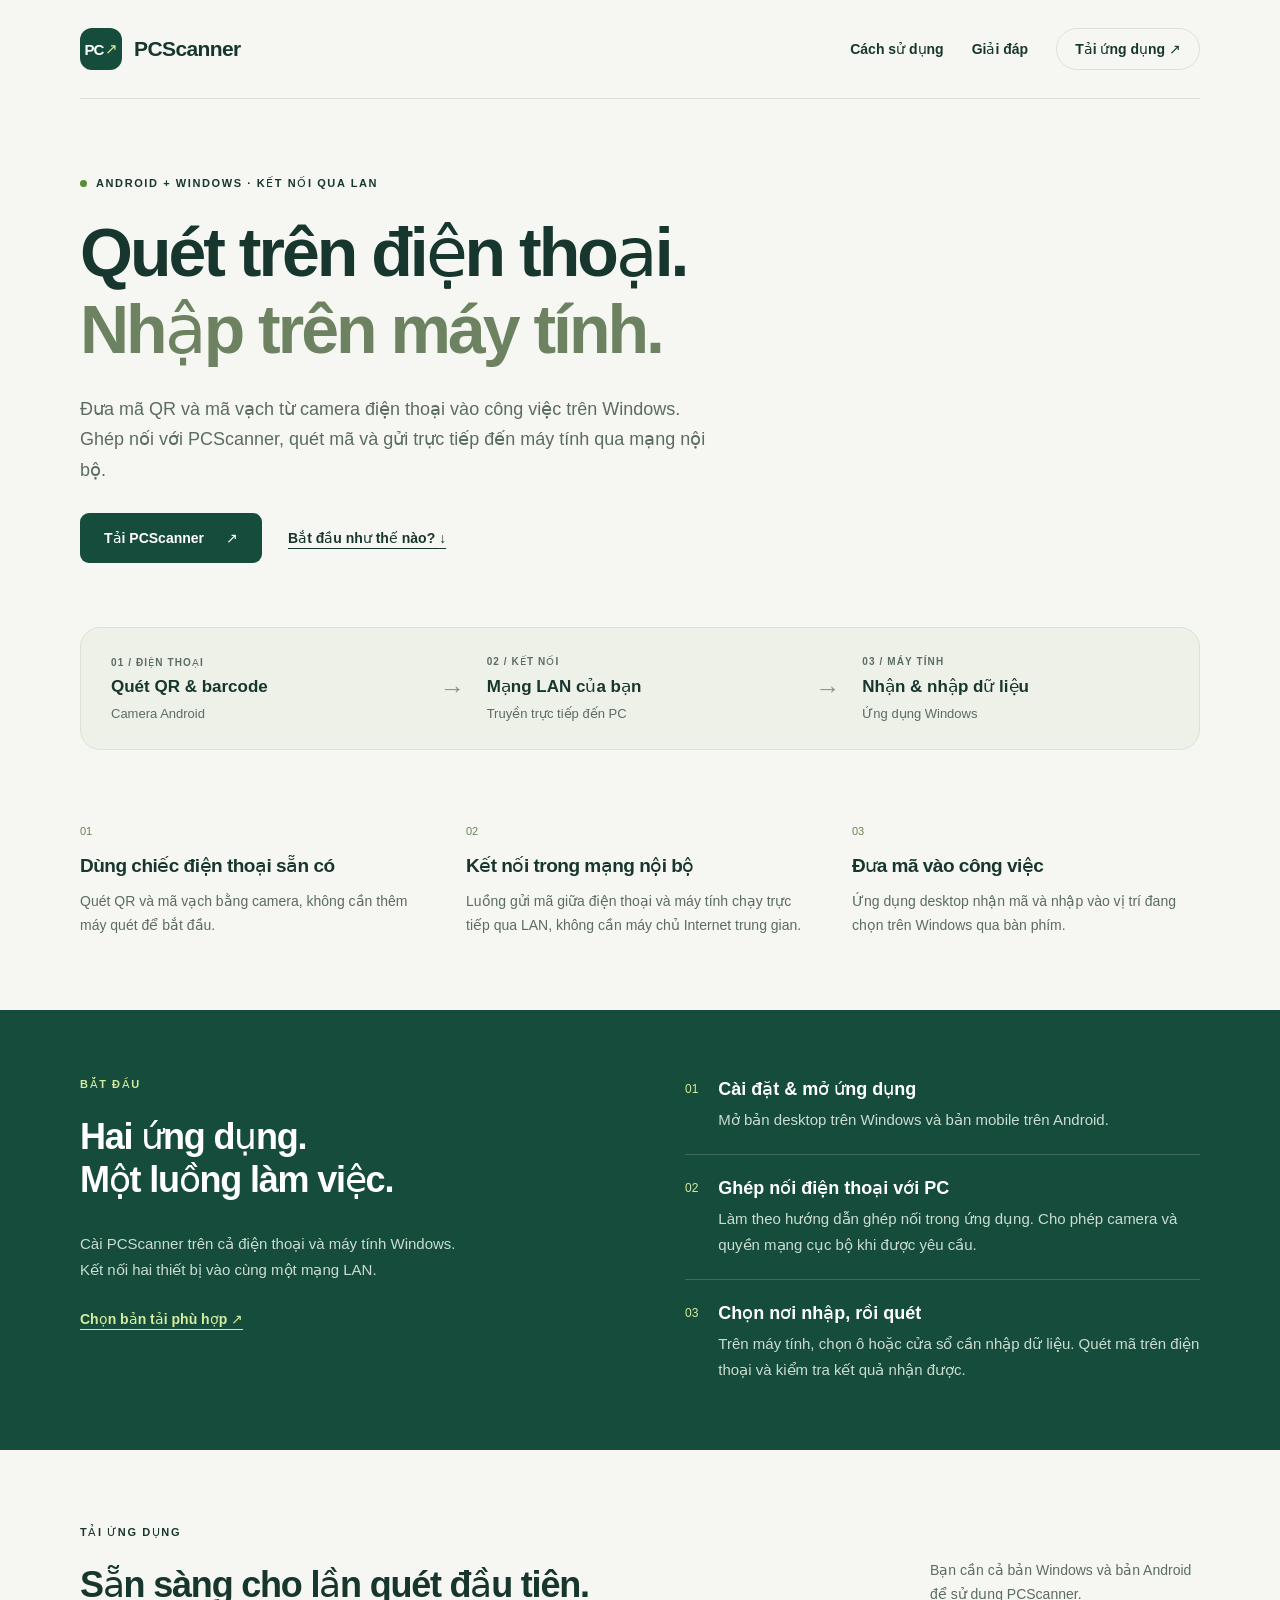
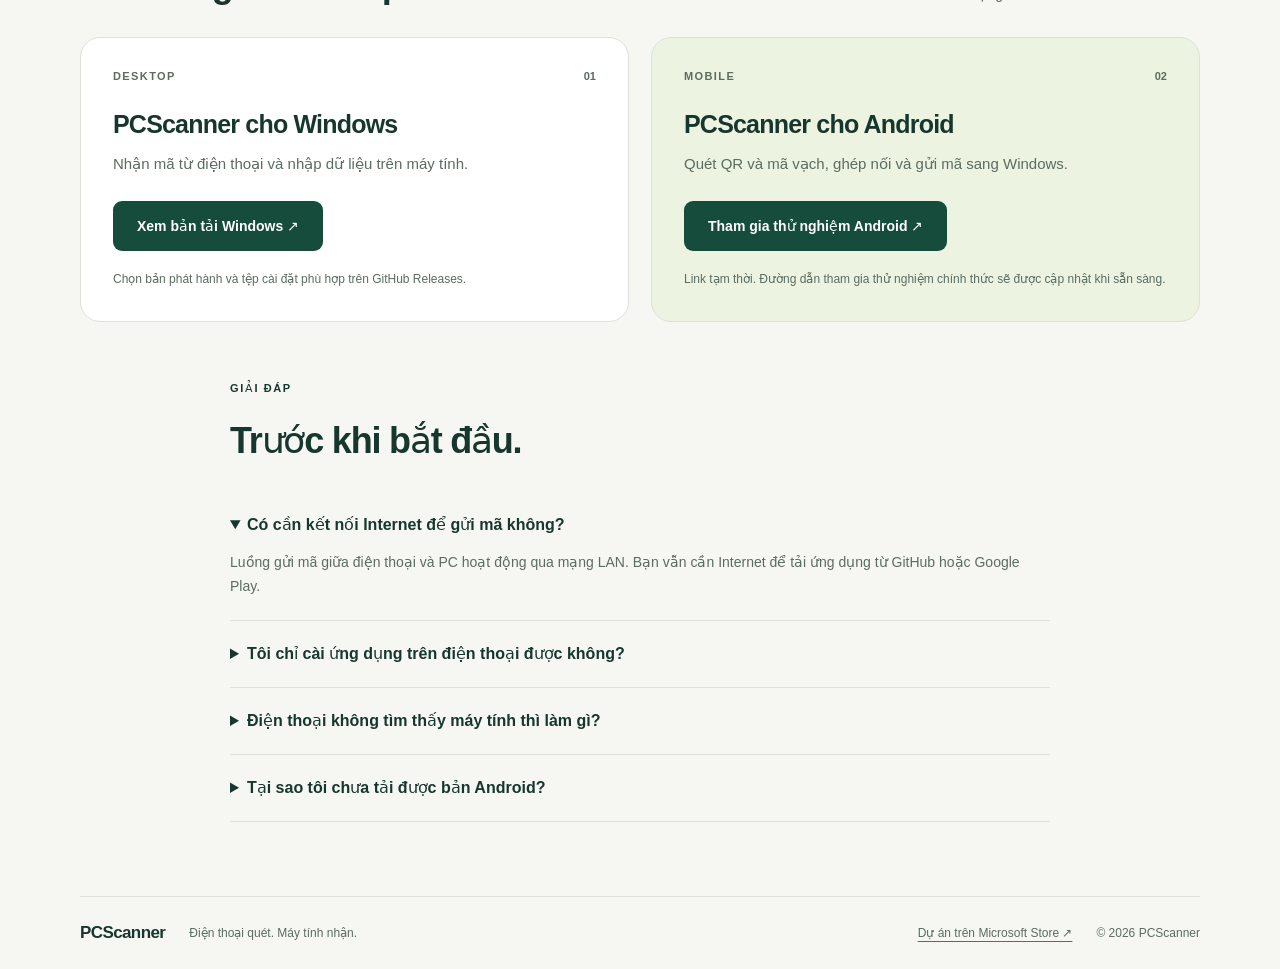
==== index.html @ 49cdab1b "Add initial website files including README, app.js, index.html, and styles.css" ====
<!doctype html>
<html lang="vi">
<head>
  <meta charset="utf-8">
  <meta name="viewport" content="width=device-width, initial-scale=1">
  <meta name="description" content="PCScanner biến điện thoại Android thành công cụ quét QR và mã vạch cho máy tính Windows qua mạng LAN.">
  <meta name="theme-color" content="#113d32">
  <title>PCScanner — Quét trên điện thoại. Nhập trên máy tính.</title>
  <link rel="stylesheet" href="./styles.css">
  <script src="./app.js" defer></script>
</head>
<body>
  <a class="skip-link" href="#main">Đến nội dung chính</a>
  <header class="header wrap">
    <a class="brand" href="#" aria-label="PCScanner, trang chủ"><span class="brand-mark" aria-hidden="true">PC<span>↗</span></span>PCScanner</a>
    <nav aria-label="Điều hướng chính"><a href="#how">Cách sử dụng</a><a href="#faq">Giải đáp</a><a class="nav-download" href="#download">Tải ứng dụng <span aria-hidden="true">↗</span></a></nav>
  </header>
  <main id="main">
    <section class="hero wrap">
      <div class="eyebrow"><span class="status-dot"></span> ANDROID + WINDOWS · KẾT NỐI QUA LAN</div>
      <h1>Quét trên điện thoại.<br><span>Nhập trên máy tính.</span></h1>
      <p class="hero-copy">Đưa mã QR và mã vạch từ camera điện thoại vào công việc trên Windows. Ghép nối với PCScanner, quét mã và gửi trực tiếp đến máy tính qua mạng nội bộ.</p>
      <div class="hero-actions"><a class="button primary" href="#download">Tải PCScanner <span aria-hidden="true">↗</span></a><a class="text-link" href="#how">Bắt đầu như thế nào? <span aria-hidden="true">↓</span></a></div>
      <div class="flow" aria-label="Điện thoại quét mã, gửi qua mạng LAN, máy tính nhận dữ liệu">
        <div><span class="flow-label">01 / ĐIỆN THOẠI</span><strong>Quét QR & barcode</strong><span>Camera Android</span></div>
        <span class="flow-arrow" aria-hidden="true">→</span>
        <div><span class="flow-label">02 / KẾT NỐI</span><strong>Mạng LAN của bạn</strong><span>Truyền trực tiếp đến PC</span></div>
        <span class="flow-arrow" aria-hidden="true">→</span>
        <div><span class="flow-label">03 / MÁY TÍNH</span><strong>Nhận & nhập dữ liệu</strong><span>Ứng dụng Windows</span></div>
      </div>
    </section>
    <section class="benefits wrap" aria-label="Điểm nổi bật">
      <div><span class="number">01</span><h2>Dùng chiếc điện thoại sẵn có</h2><p>Quét QR và mã vạch bằng camera, không cần thêm máy quét để bắt đầu.</p></div>
      <div><span class="number">02</span><h2>Kết nối trong mạng nội bộ</h2><p>Luồng gửi mã giữa điện thoại và máy tính chạy trực tiếp qua LAN, không cần máy chủ Internet trung gian.</p></div>
      <div><span class="number">03</span><h2>Đưa mã vào công việc</h2><p>Ứng dụng desktop nhận mã và nhập vào vị trí đang chọn trên Windows qua bàn phím.</p></div>
    </section>
    <section class="how-section" id="how"><div class="wrap how-grid">
      <div><div class="eyebrow">BẮT ĐẦU</div><h2>Hai ứng dụng.<br>Một luồng làm việc.</h2><p>Cài PCScanner trên cả điện thoại và máy tính Windows. Kết nối hai thiết bị vào cùng một mạng LAN.</p><a class="text-link" href="#download">Chọn bản tải phù hợp ↗</a></div>
      <ol class="steps"><li><span>01</span><div><h3>Cài đặt & mở ứng dụng</h3><p>Mở bản desktop trên Windows và bản mobile trên Android.</p></div></li><li><span>02</span><div><h3>Ghép nối điện thoại với PC</h3><p>Làm theo hướng dẫn ghép nối trong ứng dụng. Cho phép camera và quyền mạng cục bộ khi được yêu cầu.</p></div></li><li><span>03</span><div><h3>Chọn nơi nhập, rồi quét</h3><p>Trên máy tính, chọn ô hoặc cửa sổ cần nhập dữ liệu. Quét mã trên điện thoại và kiểm tra kết quả nhận được.</p></div></li></ol>
    </div></section>
    <section class="download wrap" id="download">
      <div class="section-heading"><div><div class="eyebrow">TẢI ỨNG DỤNG</div><h2>Sẵn sàng cho lần quét đầu tiên.</h2></div><p>Bạn cần cả bản Windows và bản Android để sử dụng PCScanner.</p></div>
      <div class="download-grid">
        <article class="download-card"><div class="platform">DESKTOP <span>01</span></div><h3>PCScanner cho Windows</h3><p>Nhận mã từ điện thoại và nhập dữ liệu trên máy tính.</p>
          <a id="desktop-download" class="button primary" href="https://apps.microsoft.com/store/detail/9NVWLB0BNMMJ?cid=DevShareMCLPCS" target="_blank" rel="noopener noreferrer">Xem bản tải Windows ↗</a>
          <p class="download-note" id="desktop-note">Chọn bản phát hành và tệp cài đặt phù hợp trên GitHub Releases.</p></article>
        <article class="download-card mobile-card"><div class="platform">MOBILE <span>02</span></div><h3>PCScanner cho Android</h3><p>Quét QR và mã vạch, ghép nối và gửi mã sang Windows.</p>
          <a id="mobile-download" class="button primary" href="https://googleplay.com/example/updatelater" target="_blank" rel="noopener noreferrer">Tham gia thử nghiệm Android ↗</a>
          <p class="download-note" id="mobile-note">Link tạm thời. Đường dẫn tham gia thử nghiệm chính thức sẽ được cập nhật khi sẵn sàng.</p></article>
      </div>
      <noscript><p class="download-note">Nếu app Android chưa được công khai, hãy sử dụng link tham gia thử nghiệm do nhà phát triển cung cấp.</p></noscript>
    </section>
    <section class="faq wrap" id="faq"><div class="eyebrow">GIẢI ĐÁP</div><h2>Trước khi bắt đầu.</h2>
      <details open><summary>Có cần kết nối Internet để gửi mã không?</summary><p>Luồng gửi mã giữa điện thoại và PC hoạt động qua mạng LAN. Bạn vẫn cần Internet để tải ứng dụng từ GitHub hoặc Google Play.</p></details>
      <details><summary>Tôi chỉ cài ứng dụng trên điện thoại được không?</summary><p>Để gửi mã vào Windows, bạn cần cài và mở cả PCScanner desktop trên máy tính.</p></details>
      <details><summary>Điện thoại không tìm thấy máy tính thì làm gì?</summary><p>Kiểm tra hai thiết bị có cùng mạng LAN, ứng dụng desktop đang mở và tường lửa Windows cho phép PCScanner trên mạng riêng. Wi-Fi khách có thể chặn kết nối giữa các thiết bị.</p></details>
      <details><summary>Tại sao tôi chưa tải được bản Android?</summary><p>Nếu app đang thử nghiệm nội bộ, hãy dùng tài khoản Google đã được thêm vào danh sách tester, mở link tham gia thử nghiệm và chấp nhận tham gia trước khi cài.</p></details>
    </section>
  </main>
  <footer class="footer wrap"><a class="brand" href="#">PCScanner</a><p>Điện thoại quét. Máy tính nhận.</p><a href="https://apps.microsoft.com/store/detail/9NVWLB0BNMMJ?cid=DevShareMCLPCS" target="_blank" rel="noopener noreferrer">Dự án trên Microsoft Store ↗</a><span>© <span id="year">2026</span> PCScanner</span></footer>
</body>
</html>
---- styles.css ----
:root{--bg:#f6f7f2;--ink:#17372e;--muted:#5b6c61;--line:#dce2d7;--green:#164c3c;--accent:#d4ec9f;--white:#fff;--radius:20px;font-family:Inter,"Segoe UI",Arial,sans-serif;color:var(--ink);background:var(--bg);font-synthesis:none}
*{box-sizing:border-box}html{scroll-behavior:smooth;scroll-padding-top:24px}body{margin:0}a{color:inherit;text-decoration:none}button,a,summary{-webkit-tap-highlight-color:transparent}a:focus-visible,summary:focus-visible{outline:3px solid #5f8534;outline-offset:5px}p{line-height:1.7}h1,h2,h3,p{margin-top:0}.wrap{width:min(1120px,calc(100% - 64px));margin-inline:auto}.skip-link{position:absolute;left:20px;top:-80px;padding:12px;background:white;z-index:5}.skip-link:focus{top:12px}.header{display:flex;align-items:center;justify-content:space-between;padding-block:28px;border-bottom:1px solid var(--line)}.brand{display:inline-flex;align-items:center;gap:12px;font-size:21px;font-weight:750;letter-spacing:-.6px}.brand-mark{display:flex;align-items:center;justify-content:center;gap:2px;width:42px;height:42px;background:var(--green);color:var(--white);border-radius:12px;font-size:15px;letter-spacing:-1px}.brand-mark span{color:var(--accent)}nav{display:flex;gap:28px;align-items:center;font-size:14px;font-weight:600}.nav-download{padding:12px 18px;border:1px solid var(--line);border-radius:30px}.hero{padding-top:78px;padding-bottom:40px}.eyebrow{font-size:11px;font-weight:750;letter-spacing:1.6px;display:flex;align-items:center;gap:9px;margin-bottom:24px}.status-dot{width:7px;height:7px;border-radius:50%;background:#598d36}h1{font-size:clamp(38px,5.6vw,68px);line-height:1.13;letter-spacing:-3px;font-weight:700;margin-bottom:26px}h1 span{color:#6c8260}.hero-copy{font-size:18px;max-width:640px;color:var(--muted);margin-bottom:28px}.hero-actions{display:flex;align-items:center;gap:26px}.button{display:inline-flex;justify-content:center;align-items:center;gap:22px;min-height:50px;padding:15px 24px;border-radius:9px;font-size:14px;font-weight:650;transition:background .18s,transform .18s}.primary{background:var(--green);color:white}.primary:hover{background:#23614d;transform:translateY(-2px)}.text-link{font-size:14px;font-weight:650;text-decoration:underline;text-underline-offset:5px}.flow{margin-top:64px;padding:28px 30px;display:grid;grid-template-columns:1fr auto 1fr auto 1fr;gap:22px;align-items:center;border:1px solid var(--line);border-radius:var(--radius);background:#eef1e8}.flow>div{display:flex;flex-direction:column;gap:9px}.flow-label{font-size:10px;letter-spacing:1.1px;font-weight:700;color:var(--muted)}.flow strong{font-size:17px}.flow>div>span:last-child{font-size:13px;color:var(--muted)}.flow-arrow{font-size:25px;color:#849b77}.benefits{display:grid;grid-template-columns:repeat(3,1fr);gap:38px;padding-block:35px 72px}.number{font-size:11px;color:#6b8259;display:block;margin-bottom:18px}.benefits h2{font-size:19px;letter-spacing:-.5px;margin-bottom:12px}.benefits p{font-size:14px;color:var(--muted);margin-bottom:0}.how-section{background:var(--green);color:white;padding-block:68px}.how-grid{display:grid;grid-template-columns:1fr 1fr;gap:90px}.how-grid .eyebrow{color:var(--accent)}h2{font-size:36px;line-height:1.2;letter-spacing:-1.2px}.how-grid p{font-size:15px;color:#cbdcd2}.how-grid>div>p{max-width:390px}.how-grid .text-link{display:inline-block;margin-top:14px;color:var(--accent)}.steps{list-style:none;margin:0;padding:0}.steps li{display:flex;gap:20px;padding-block:22px;border-bottom:1px solid #3e6a58}.steps li:first-child{padding-top:0}.steps li:last-child{border-bottom:0;padding-bottom:0}.steps li>span{font-size:12px;color:var(--accent);padding-top:4px}.steps h3{font-size:18px;margin-bottom:7px}.steps p{margin-bottom:0}.download{padding-block:76px 60px}.section-heading{display:flex;align-items:flex-end;gap:50px;justify-content:space-between;margin-bottom:30px}.section-heading h2{max-width:580px;margin-bottom:0}.section-heading>p{color:var(--muted);font-size:14px;max-width:270px;margin-bottom:0}.download-grid{display:grid;grid-template-columns:1fr 1fr;gap:22px}.download-card{border:1px solid var(--line);background:white;border-radius:var(--radius);padding:32px;display:flex;flex-direction:column;align-items:flex-start}.mobile-card{background:#edf3e1}.platform{display:flex;justify-content:space-between;width:100%;font-size:11px;letter-spacing:1.4px;font-weight:750;color:var(--muted);margin-bottom:28px}.platform span{letter-spacing:0}.download-card h3{font-size:25px;letter-spacing:-.8px;margin-bottom:12px}.download-card>p:not(.download-note){font-size:15px;color:var(--muted);margin-bottom:25px}.download-card .button{margin-top:auto}.download-note{font-size:12px;color:var(--muted);margin:18px 0 0}.faq{padding-bottom:74px;max-width:820px}.faq details{border-bottom:1px solid var(--line);padding:21px 0}.faq summary{cursor:pointer;font-size:16px;font-weight:650;line-height:1.5}.faq details p{font-size:14px;color:var(--muted);margin:14px 0 0;padding-right:24px}.footer{display:flex;align-items:center;flex-wrap:wrap;gap:24px;border-top:1px solid var(--line);padding-block:26px;font-size:12px;color:var(--muted)}.footer .brand{color:var(--ink);font-size:17px}.footer p{margin:0;flex:1}.footer>a:not(.brand){text-decoration:underline;text-underline-offset:4px}
@media(max-width:760px){.wrap{width:calc(100% - 40px)}.header{padding-block:20px}nav{gap:14px}nav>a:not(.nav-download){display:none}.brand{font-size:18px}.nav-download{font-size:12px;padding:10px 12px}.hero{padding-top:48px}h1{letter-spacing:-1.7px}.hero-copy{font-size:16px}.hero-actions{gap:20px;flex-wrap:wrap}.flow{grid-template-columns:1fr;padding:24px;margin-top:42px;gap:16px}.flow-arrow{transform:rotate(90deg);justify-self:start}.benefits{grid-template-columns:1fr;gap:28px;padding-bottom:48px}.number{margin-bottom:10px}.how-section{padding-block:46px}.how-grid{grid-template-columns:1fr;gap:34px}h2{font-size:30px}.download{padding-block:48px}.section-heading{display:block}.section-heading>p{max-width:none;margin-top:16px}.download-grid{grid-template-columns:1fr}.download-card{padding:26px}.faq{padding-bottom:48px}.footer{gap:16px}.footer p{flex-basis:60%}.eyebrow{font-size:10px;letter-spacing:1px}.button{max-width:100%}}
@media(prefers-reduced-motion:reduce){html{scroll-behavior:auto}.button{transition:none}.primary:hover{transform:none}}
.button[aria-disabled="true"]{background:#d7dfcb;color:#50604b;cursor:default;transform:none}
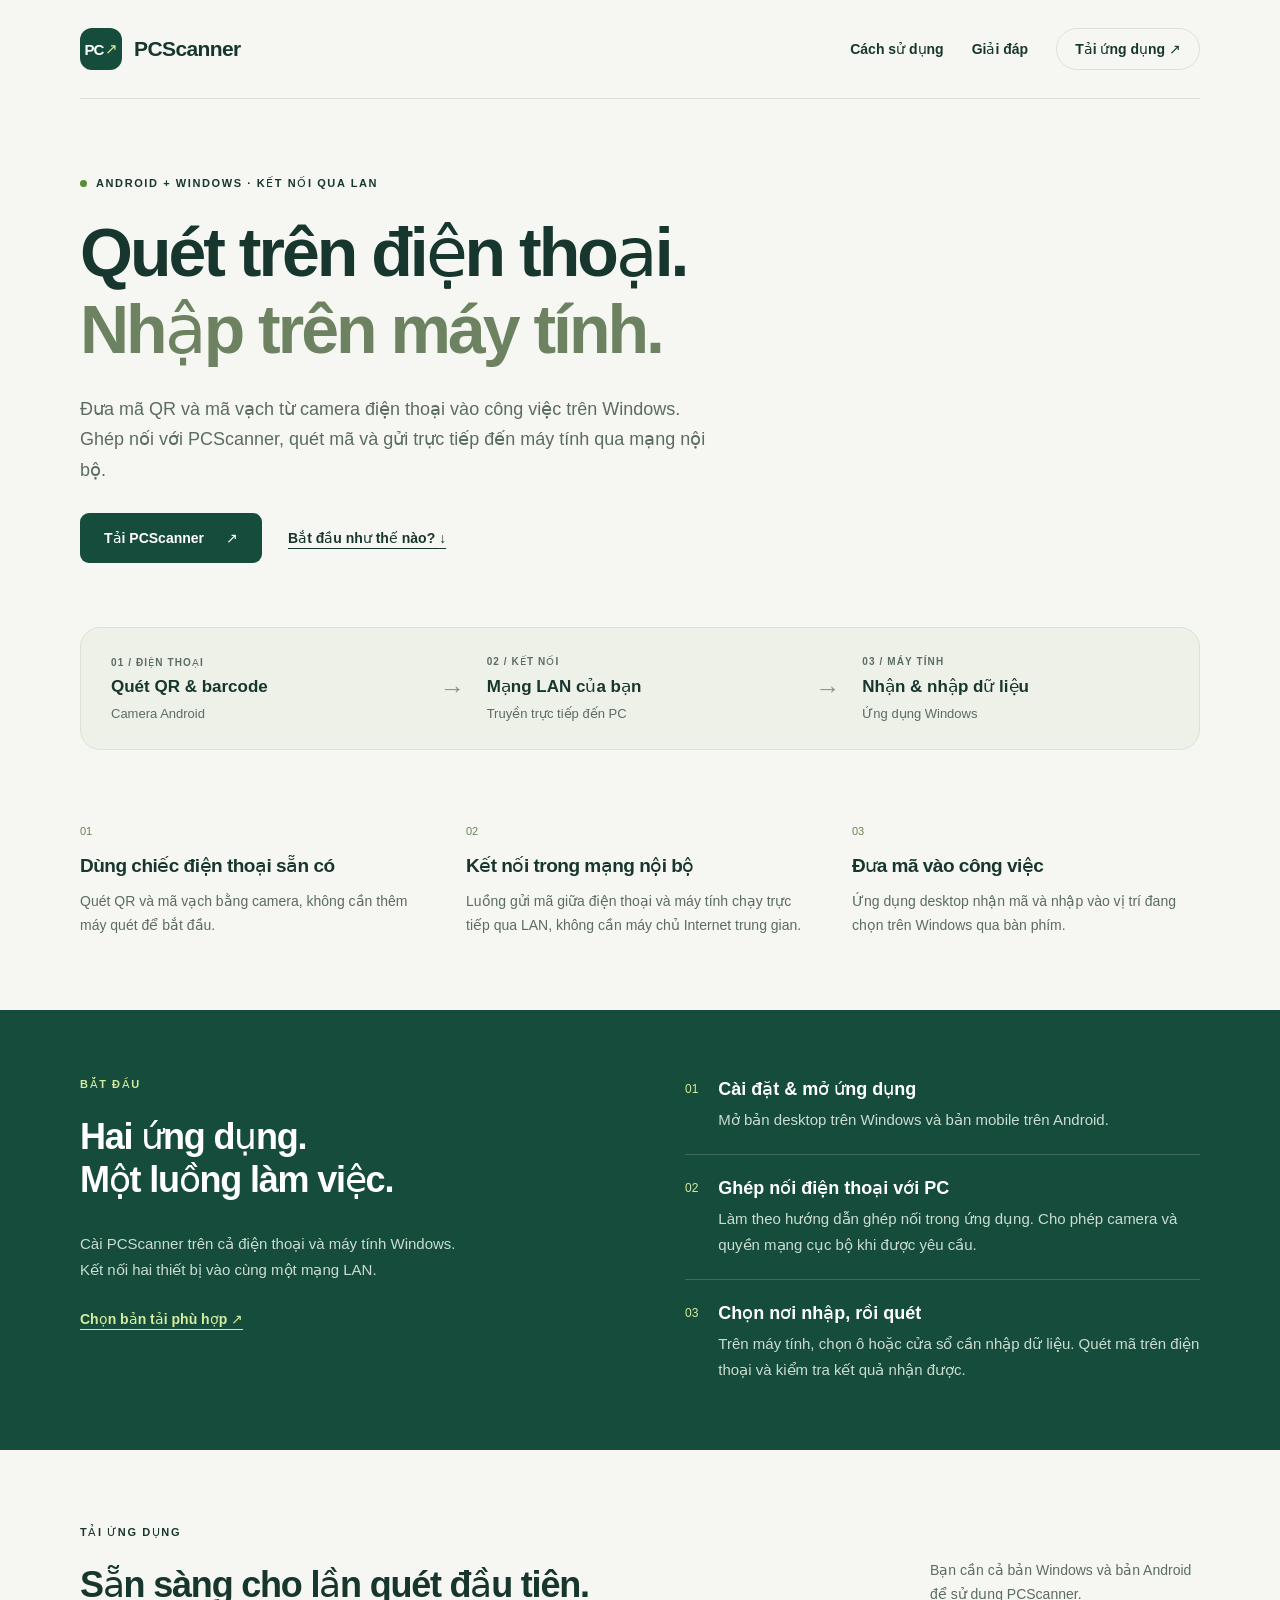
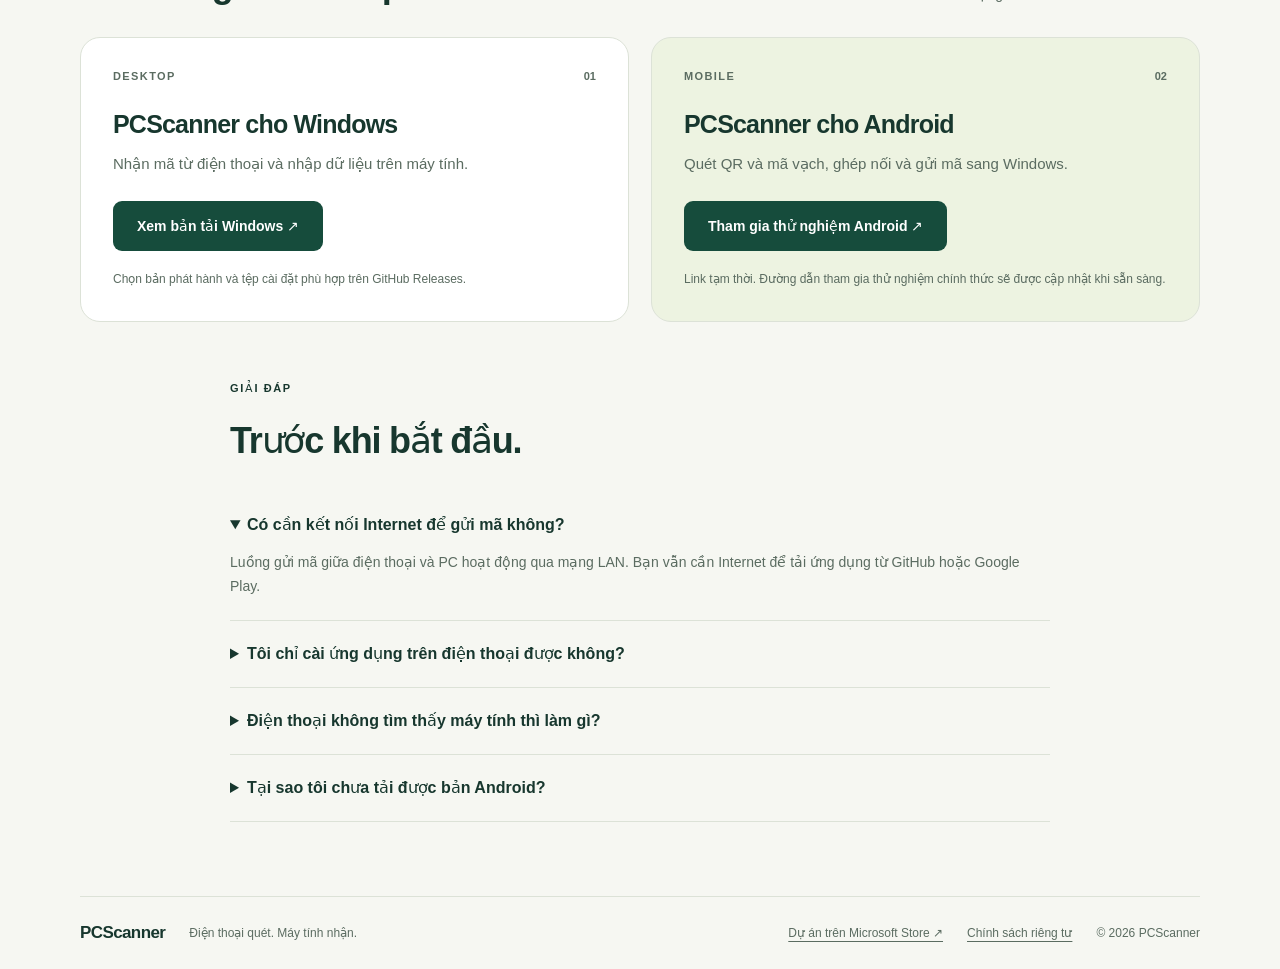
==== commit e466bf23: "Add privacy page" ====
--- a/index.html
+++ b/index.html
@@ -57,8 +57,6 @@
       <details><summary>Tại sao tôi chưa tải được bản Android?</summary><p>Nếu app đang thử nghiệm nội bộ, hãy dùng tài khoản Google đã được thêm vào danh sách tester, mở link tham gia thử nghiệm và chấp nhận tham gia trước khi cài.</p></details>
     </section>
   </main>
-  <footer class="footer wrap"><a class="brand" href="#">PCScanner</a><p>Điện thoại quét. Máy tính nhận.</p><a href="https://apps.microsoft.com/store/detail/9NVWLB0BNMMJ?cid=DevShareMCLPCS" target="_blank" rel="noopener noreferrer">Dự án trên Microsoft Store ↗</a><span>© <span id="year">2026</span> PCScanner</span></footer>
+  <footer class="footer wrap"><a class="brand" href="#">PCScanner</a><p>Điện thoại quét. Máy tính nhận.</p><a href="https://apps.microsoft.com/store/detail/9NVWLB0BNMMJ?cid=DevShareMCLPCS" target="_blank" rel="noopener noreferrer">Dự án trên Microsoft Store ↗</a><a href="./privacy.html">Chính sách riêng tư</a><span>© <span id="year">2026</span> PCScanner</span></footer>
 </body>
 </html>
-
-
--- a/styles.css
+++ b/styles.css
@@ -3,3 +3,4 @@
 @media(max-width:760px){.wrap{width:calc(100% - 40px)}.header{padding-block:20px}nav{gap:14px}nav>a:not(.nav-download){display:none}.brand{font-size:18px}.nav-download{font-size:12px;padding:10px 12px}.hero{padding-top:48px}h1{letter-spacing:-1.7px}.hero-copy{font-size:16px}.hero-actions{gap:20px;flex-wrap:wrap}.flow{grid-template-columns:1fr;padding:24px;margin-top:42px;gap:16px}.flow-arrow{transform:rotate(90deg);justify-self:start}.benefits{grid-template-columns:1fr;gap:28px;padding-bottom:48px}.number{margin-bottom:10px}.how-section{padding-block:46px}.how-grid{grid-template-columns:1fr;gap:34px}h2{font-size:30px}.download{padding-block:48px}.section-heading{display:block}.section-heading>p{max-width:none;margin-top:16px}.download-grid{grid-template-columns:1fr}.download-card{padding:26px}.faq{padding-bottom:48px}.footer{gap:16px}.footer p{flex-basis:60%}.eyebrow{font-size:10px;letter-spacing:1px}.button{max-width:100%}}
 @media(prefers-reduced-motion:reduce){html{scroll-behavior:auto}.button{transition:none}.primary:hover{transform:none}}
 .button[aria-disabled="true"]{background:#d7dfcb;color:#50604b;cursor:default;transform:none}
++.privacy-page{max-width:860px;padding-top:64px;padding-bottom:64px}.privacy-page h1{font-size:clamp(32px,5vw,52px);letter-spacing:-1.5px}.policy-date{font-size:13px;color:var(--muted)}.policy-intro{font-size:17px;color:var(--muted)}.policy-summary{padding:24px;background:#edf3e1;border:1px solid var(--line);border-radius:var(--radius);margin:30px 0 36px}.policy-summary p{font-size:15px;margin:10px 0 14px}.privacy-page section{margin-top:32px}.privacy-page section h2{font-size:23px;letter-spacing:-.5px}.privacy-page article p,.privacy-page li{font-size:15px;line-height:1.8}.privacy-page article a{text-decoration:underline;text-underline-offset:3px;overflow-wrap:anywhere}.privacy-page ul{padding-left:22px}.privacy-page li{margin-bottom:12px}.privacy-page code{font-size:.9em;overflow-wrap:anywhere}.english-policy{border-top:1px solid var(--line);margin-top:48px;padding-top:40px}.english-title{font-size:32px}@media(max-width:760px){.privacy-page{padding-top:38px;padding-bottom:40px}.privacy-page section h2{font-size:21px}.policy-intro{font-size:16px}}
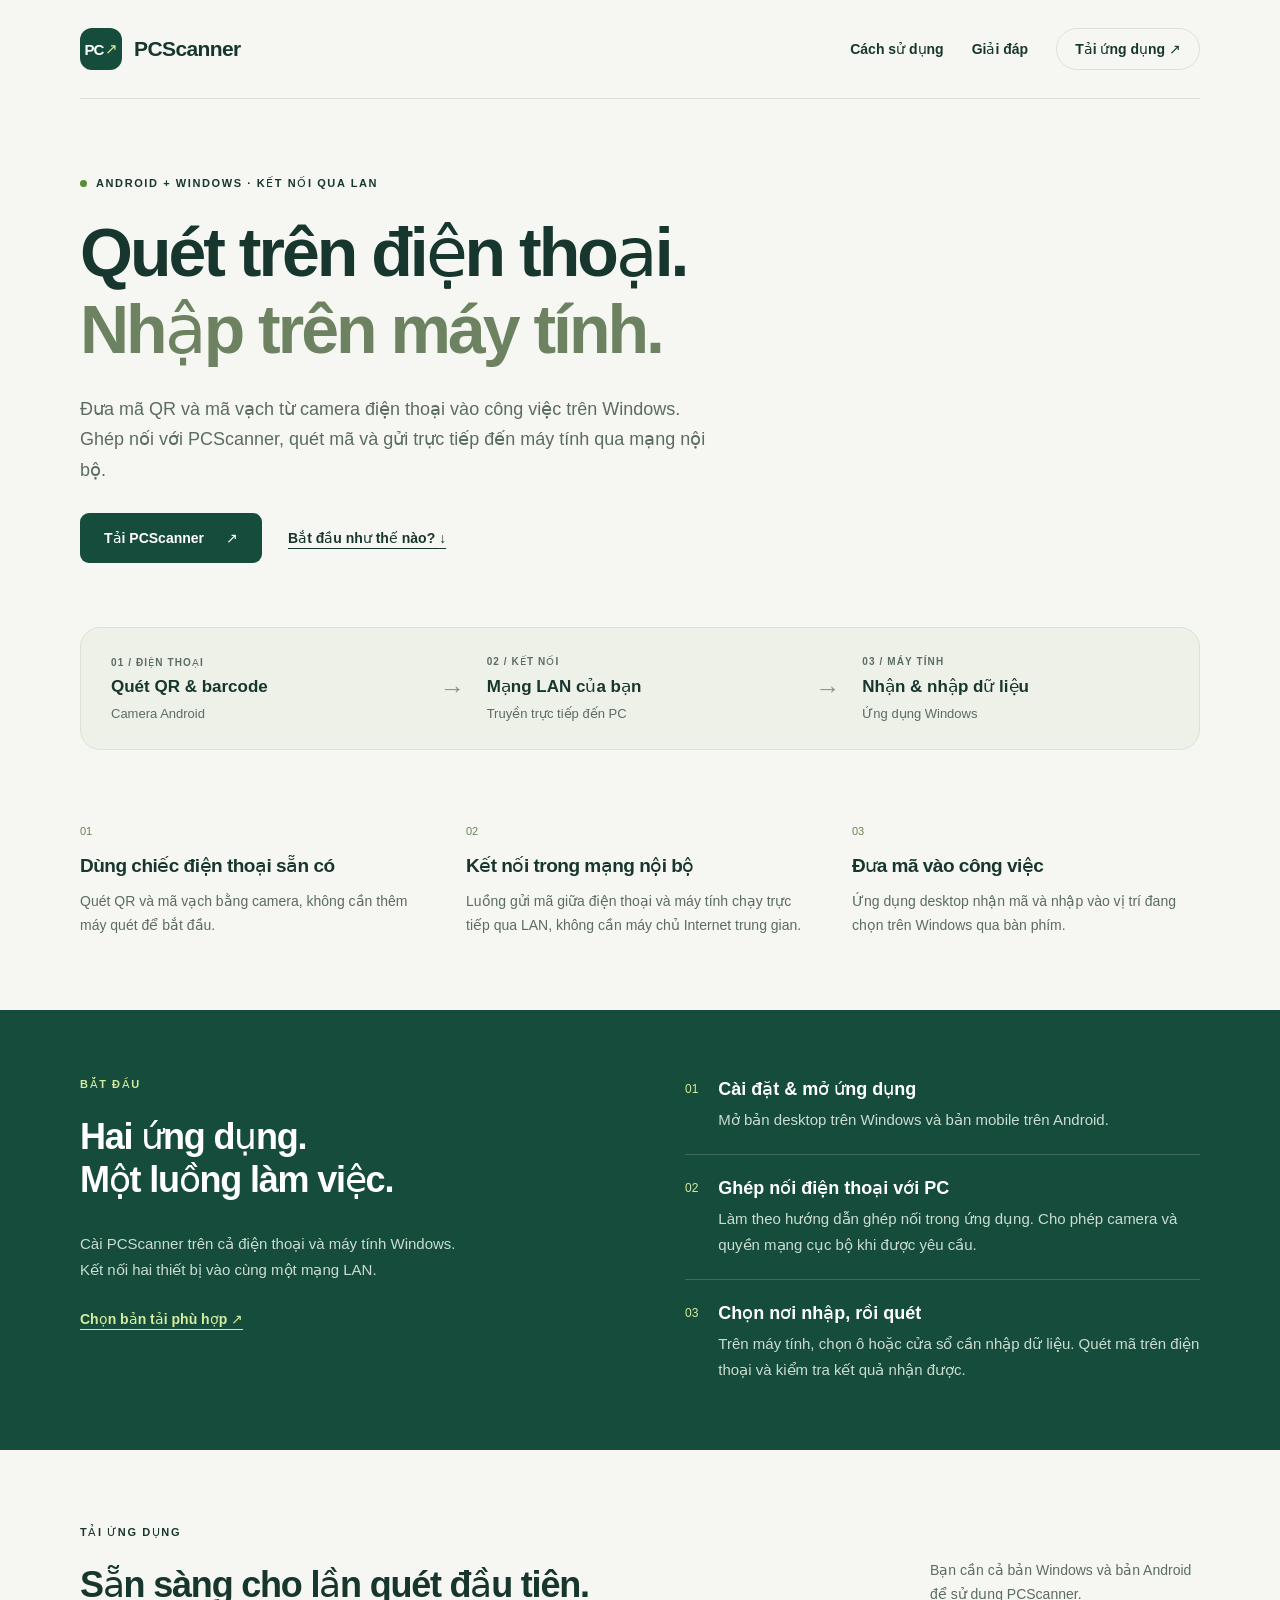
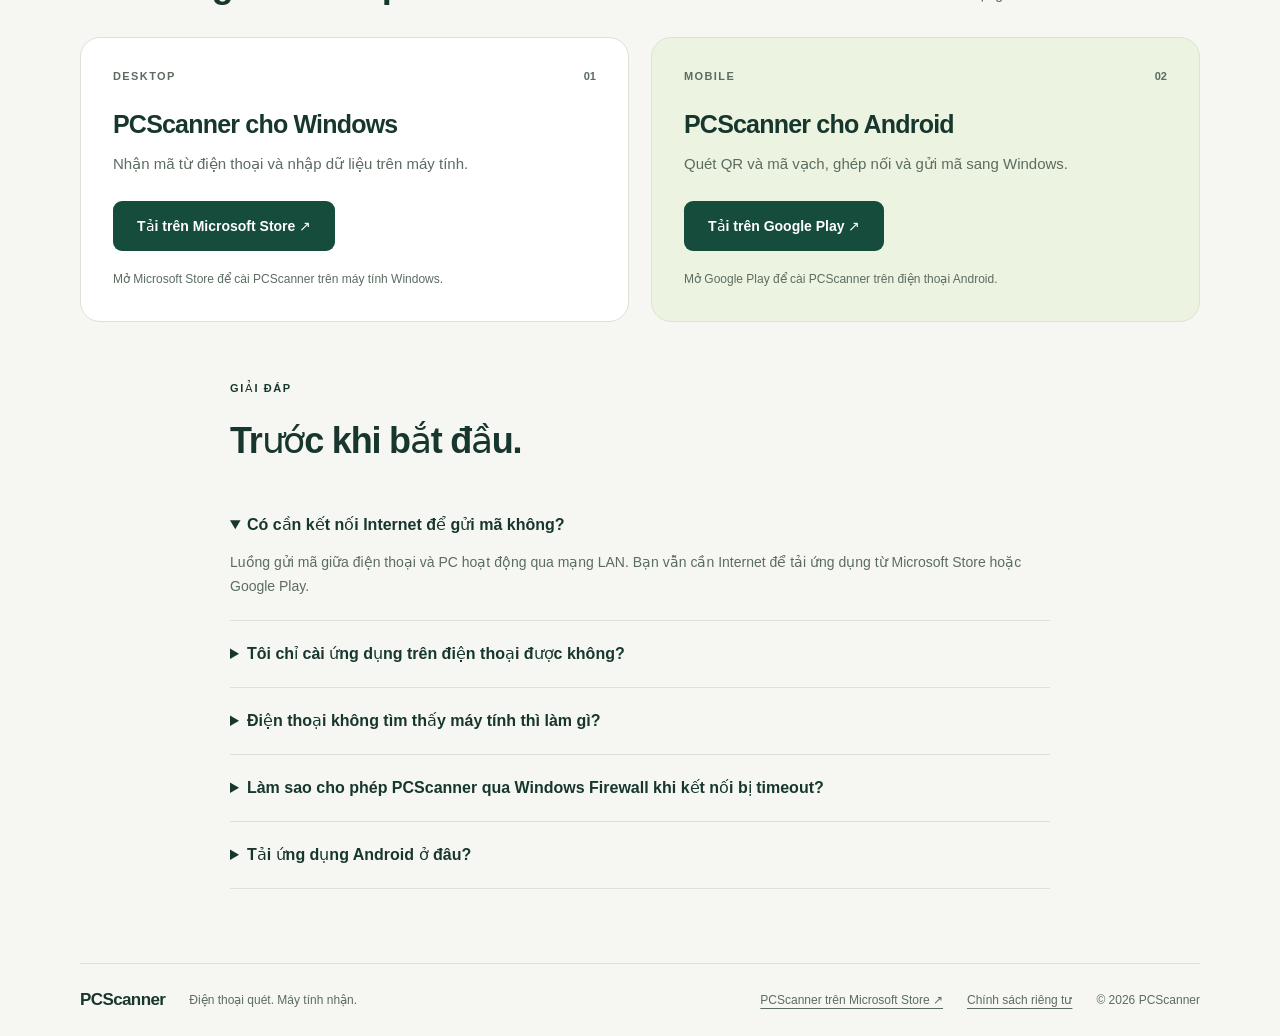
==== commit 944d5274: "Update download links and enhance README, app.js, and index.html for PCScanner; add styles for priva" ====
--- a/index.html
+++ b/index.html
@@ -42,21 +42,36 @@
       <div class="section-heading"><div><div class="eyebrow">TẢI ỨNG DỤNG</div><h2>Sẵn sàng cho lần quét đầu tiên.</h2></div><p>Bạn cần cả bản Windows và bản Android để sử dụng PCScanner.</p></div>
       <div class="download-grid">
         <article class="download-card"><div class="platform">DESKTOP <span>01</span></div><h3>PCScanner cho Windows</h3><p>Nhận mã từ điện thoại và nhập dữ liệu trên máy tính.</p>
-          <a id="desktop-download" class="button primary" href="https://apps.microsoft.com/store/detail/9NVWLB0BNMMJ?cid=DevShareMCLPCS" target="_blank" rel="noopener noreferrer">Xem bản tải Windows ↗</a>
-          <p class="download-note" id="desktop-note">Chọn bản phát hành và tệp cài đặt phù hợp trên GitHub Releases.</p></article>
+          <a id="desktop-download" class="button primary" href="https://apps.microsoft.com/detail/9NVWLB0BNMMJ?hl=en-us&amp;gl=VN&amp;ocid=pdpshare" target="_blank" rel="noopener noreferrer">Tải trên Microsoft Store ↗</a>
+          <p class="download-note" id="desktop-note">Mở Microsoft Store để cài PCScanner trên máy tính Windows.</p></article>
         <article class="download-card mobile-card"><div class="platform">MOBILE <span>02</span></div><h3>PCScanner cho Android</h3><p>Quét QR và mã vạch, ghép nối và gửi mã sang Windows.</p>
-          <a id="mobile-download" class="button primary" href="https://googleplay.com/example/updatelater" target="_blank" rel="noopener noreferrer">Tham gia thử nghiệm Android ↗</a>
-          <p class="download-note" id="mobile-note">Link tạm thời. Đường dẫn tham gia thử nghiệm chính thức sẽ được cập nhật khi sẵn sàng.</p></article>
+          <a id="mobile-download" class="button primary" href="https://play.google.com/store/apps/details?id=com.nguyenxuanloc.pcscanner" target="_blank" rel="noopener noreferrer">Tải trên Google Play ↗</a>
+          <p class="download-note" id="mobile-note">Mở Google Play để cài PCScanner trên điện thoại Android.</p></article>
       </div>
-      <noscript><p class="download-note">Nếu app Android chưa được công khai, hãy sử dụng link tham gia thử nghiệm do nhà phát triển cung cấp.</p></noscript>
+      <noscript><p class="download-note">Cài bản Windows từ Microsoft Store và bản Android từ Google Play bằng các liên kết trên.</p></noscript>
     </section>
     <section class="faq wrap" id="faq"><div class="eyebrow">GIẢI ĐÁP</div><h2>Trước khi bắt đầu.</h2>
-      <details open><summary>Có cần kết nối Internet để gửi mã không?</summary><p>Luồng gửi mã giữa điện thoại và PC hoạt động qua mạng LAN. Bạn vẫn cần Internet để tải ứng dụng từ GitHub hoặc Google Play.</p></details>
+      <details open><summary>Có cần kết nối Internet để gửi mã không?</summary><p>Luồng gửi mã giữa điện thoại và PC hoạt động qua mạng LAN. Bạn vẫn cần Internet để tải ứng dụng từ Microsoft Store hoặc Google Play.</p></details>
       <details><summary>Tôi chỉ cài ứng dụng trên điện thoại được không?</summary><p>Để gửi mã vào Windows, bạn cần cài và mở cả PCScanner desktop trên máy tính.</p></details>
-      <details><summary>Điện thoại không tìm thấy máy tính thì làm gì?</summary><p>Kiểm tra hai thiết bị có cùng mạng LAN, ứng dụng desktop đang mở và tường lửa Windows cho phép PCScanner trên mạng riêng. Wi-Fi khách có thể chặn kết nối giữa các thiết bị.</p></details>
-      <details><summary>Tại sao tôi chưa tải được bản Android?</summary><p>Nếu app đang thử nghiệm nội bộ, hãy dùng tài khoản Google đã được thêm vào danh sách tester, mở link tham gia thử nghiệm và chấp nhận tham gia trước khi cài.</p></details>
+      <details><summary>Điện thoại không tìm thấy máy tính thì làm gì?</summary><p>Kiểm tra hai thiết bị có cùng mạng LAN và ứng dụng desktop đang mở. Chọn đúng Wi-Fi/LAN trên PC, tạo QR mới rồi quét lại. Wi-Fi khách hoặc VPN có thể ảnh hưởng kết nối. Nếu vẫn timeout, xem hướng dẫn mở Windows Firewall ngay bên dưới.</p></details>
+      <details id="faq-firewall">
+        <summary>Làm sao cho phép PCScanner qua Windows Firewall khi kết nối bị timeout?</summary>
+        <p>Cùng Wi-Fi chưa có nghĩa là điện thoại truy cập được máy tính. Windows Firewall có thể chưa cho phép bản PCScanner đang chạy nhận kết nối. Bạn có thể cần tài khoản quản trị để thay đổi thiết lập.</p>
+        <ol class="faq-steps">
+          <li>Trên PC, vào <strong>Settings → Network &amp; Internet → Wi-Fi hoặc Ethernet → mạng đang kết nối</strong>, xem mạng hiện là <strong>Private</strong> hay <strong>Public</strong>. Chỉ chọn Private nếu đây là mạng bạn tin cậy.</li>
+          <li>Nhấn <strong>Win + R</strong>, nhập <code>wf.msc</code>, nhấn Enter và mở <strong>Inbound Rules</strong> (Quy tắc kết nối vào).</li>
+          <li>Tìm <strong>PCScanner</strong>, mở <strong>Properties → Programs and Services</strong>. Kiểm tra đường dẫn trỏ tới đúng file <code>PCScanner.exe</code> đang chạy. Bản Store, bản thử nghiệm và bản build mới có thể dùng đường dẫn khác nhau.</li>
+          <li>Trong <strong>Protocols and Ports</strong>, chọn quy tắc <strong>TCP</strong>. Trong <strong>Advanced → Profiles</strong>, kiểm tra quy tắc áp dụng cho loại mạng Private/Public hiện tại.</li>
+          <li>Ở tab <strong>General</strong>, tích <strong>Enabled</strong>, chọn <strong>Allow the connection</strong>, rồi nhấn <strong>Apply → OK</strong>.</li>
+          <li>Giữ PCScanner mở, tạo QR mới và thử ghép đôi lại. Nếu bản Mobile có mục chẩn đoán, mở biểu tượng mạng và bấm <strong>Kiểm tra TCP</strong> trước khi thử ghép đôi.</li>
+        </ol>
+        <p><strong>Nếu chưa có quy tắc phù hợp:</strong> chọn <strong>Inbound Rules → New Rule → Custom</strong>, chọn đúng file PCScanner, giao thức <strong>TCP</strong> và <strong>Local port</strong> là cổng hiển thị trên Desktop (mặc định <strong>5500</strong>). Ở Scope, giới hạn địa chỉ từ xa là <strong>Local subnet</strong>; chọn <strong>Allow the connection</strong> và loại mạng đang dùng, rồi đặt tên quy tắc là PCScanner LAN.</p>
+        <p><strong>Không cần tắt toàn bộ firewall.</strong> Nếu có quy tắc Block áp dụng cho PCScanner hoặc máy do công ty quản lý, hãy nhờ quản trị viên kiểm tra; thêm quy tắc Allow có thể chưa đủ.</p>
+        <p><strong>Vẫn không kết nối được?</strong> Timeout chưa đủ để kết luận do firewall. Kiểm tra IP/cổng Desktop, tạm ngắt VPN trên cả hai thiết bị và tránh Wi-Fi khách hoặc mạng bật cách ly thiết bị. Nếu có chức năng Xuất chẩn đoán, gửi báo cáo Mobile và Desktop cho người hỗ trợ.</p>
+      </details>
+      <details><summary>Tải ứng dụng Android ở đâu?</summary><p>Chọn “Tải trên Google Play” ở mục tải ứng dụng để mở trang PCScanner và kiểm tra khả năng cài đặt trên thiết bị của bạn.</p></details>
     </section>
   </main>
-  <footer class="footer wrap"><a class="brand" href="#">PCScanner</a><p>Điện thoại quét. Máy tính nhận.</p><a href="https://apps.microsoft.com/store/detail/9NVWLB0BNMMJ?cid=DevShareMCLPCS" target="_blank" rel="noopener noreferrer">Dự án trên Microsoft Store ↗</a><a href="./privacy.html">Chính sách riêng tư</a><span>© <span id="year">2026</span> PCScanner</span></footer>
+  <footer class="footer wrap"><a class="brand" href="#">PCScanner</a><p>Điện thoại quét. Máy tính nhận.</p><a href="https://apps.microsoft.com/detail/9NVWLB0BNMMJ?hl=en-us&amp;gl=VN&amp;ocid=pdpshare" target="_blank" rel="noopener noreferrer">PCScanner trên Microsoft Store ↗</a><a href="./privacy.html">Chính sách riêng tư</a><span>© <span id="year">2026</span> PCScanner</span></footer>
 </body>
 </html>
--- a/styles.css
+++ b/styles.css
@@ -4,3 +4,6 @@
 @media(prefers-reduced-motion:reduce){html{scroll-behavior:auto}.button{transition:none}.primary:hover{transform:none}}
 .button[aria-disabled="true"]{background:#d7dfcb;color:#50604b;cursor:default;transform:none}
 +.privacy-page{max-width:860px;padding-top:64px;padding-bottom:64px}.privacy-page h1{font-size:clamp(32px,5vw,52px);letter-spacing:-1.5px}.policy-date{font-size:13px;color:var(--muted)}.policy-intro{font-size:17px;color:var(--muted)}.policy-summary{padding:24px;background:#edf3e1;border:1px solid var(--line);border-radius:var(--radius);margin:30px 0 36px}.policy-summary p{font-size:15px;margin:10px 0 14px}.privacy-page section{margin-top:32px}.privacy-page section h2{font-size:23px;letter-spacing:-.5px}.privacy-page article p,.privacy-page li{font-size:15px;line-height:1.8}.privacy-page article a{text-decoration:underline;text-underline-offset:3px;overflow-wrap:anywhere}.privacy-page ul{padding-left:22px}.privacy-page li{margin-bottom:12px}.privacy-page code{font-size:.9em;overflow-wrap:anywhere}.english-policy{border-top:1px solid var(--line);margin-top:48px;padding-top:40px}.english-title{font-size:32px}@media(max-width:760px){.privacy-page{padding-top:38px;padding-bottom:40px}.privacy-page section h2{font-size:21px}.policy-intro{font-size:16px}}
+
+/* Firewall FAQ: readable numbered instructions on desktop and mobile. */
+.faq .faq-steps{margin:16px 0 0;padding-left:24px;font-size:14px;line-height:1.7;color:var(--muted)}.faq .faq-steps li+li{margin-top:12px}.faq details code{font-size:.95em;overflow-wrap:anywhere}.faq details strong{color:var(--ink)}
